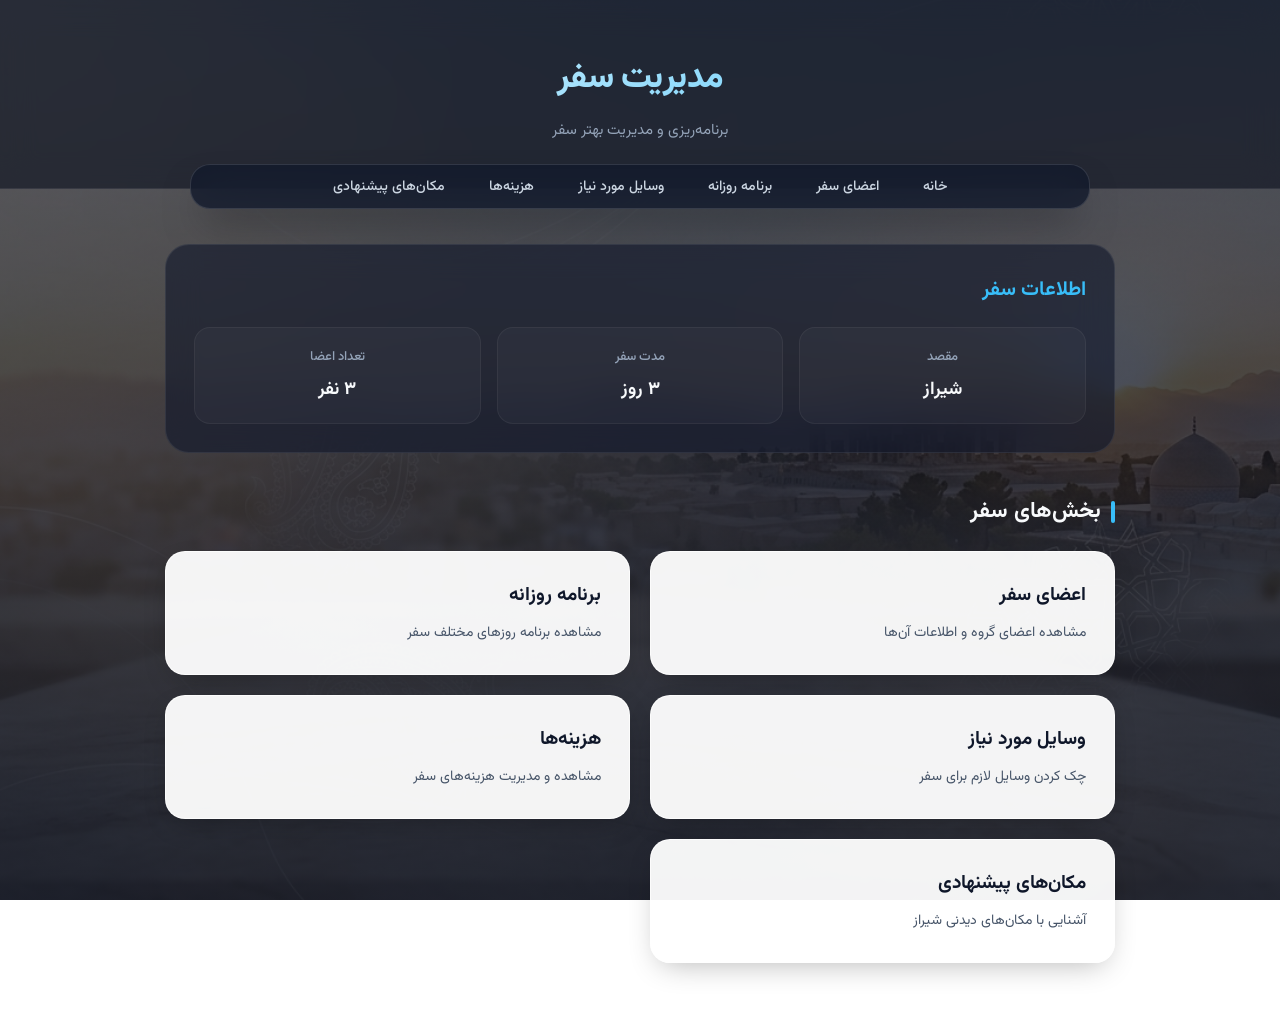
==== index.html @ 785df645 "first commit" ====
<!DOCTYPE html>
<html>

<head>
    <title>مدیریت سفر</title>
    <link rel="stylesheet" href="style.css">
</head>

<body>

    <header>
        <h1>مدیریت سفر</h1>
        <p>برنامه‌ریزی و مدیریت بهتر سفر</p>
    </header>

    <nav>
        <a href="index.html">خانه</a>
        <a href="members.html">اعضای سفر</a>
        <a href="schedule.html">برنامه روزانه</a>
        <a href="supplies.html">وسایل مورد نیاز</a>
        <a href="expenses.html">هزینه‌ها</a>
        <a href="places.html">مکان‌های پیشنهادی</a>
    </nav>

    <main>

        <section class="info">
            <h2>اطلاعات سفر</h2>

            <div class="info-box">

                <div>
                    <h3>مقصد</h3>
                    <p>شیراز</p>
                </div>

                <div>
                    <h3>مدت سفر</h3>
                    <p>۳ روز</p>
                </div>

                <div>
                    <h3>تعداد اعضا</h3>
                    <p>۳ نفر</p>
                </div>

            </div>
        </section>

        <h2 class="title">بخش‌های سفر</h2>

        <section class="cards">

            <a class="card" href="members.html">
                <h3>اعضای سفر</h3>
                <p>مشاهده اعضای گروه و اطلاعات آن‌ها</p>
            </a>

            <a class="card" href="schedule.html">
                <h3>برنامه روزانه</h3>
                <p>مشاهده برنامه روزهای مختلف سفر</p>
            </a>

            <a class="card" href="supplies.html">
                <h3>وسایل مورد نیاز</h3>
                <p>چک کردن وسایل لازم برای سفر</p>
            </a>

            <a class="card" href="expenses.html">
                <h3>هزینه‌ها</h3>
                <p>مشاهده و مدیریت هزینه‌های سفر</p>
            </a>

            <a class="card" href="places.html">
                <h3>مکان‌های پیشنهادی</h3>
                <p>آشنایی با مکان‌های دیدنی شیراز</p>
            </a>

        </section>

    </main>

    <script src="script.js"></script>

</body>

</html>
---- style.css ----
@import url('https://fonts.googleapis.com/css2?family=Vazirmatn:wght@300;400;500;700;800&display=swap');

* {
    box-sizing: border-box;
}

body {
    margin: 0;  
    font-family: 'Vazirmatn', system-ui, -apple-system, sans-serif;
    direction: rtl;

   
    background-image: linear-gradient(to bottom, rgba(10, 15, 29, 0.65), rgba(10, 15, 29, 0.85)), url("عکس پس زمنیه.jpg");
    background-size: cover;
    background-position: center;
    background-attachment: fixed;

    color: #f1f5f9;
    line-height: 1.7;
}


header {
    background: rgba(10, 15, 29, 0.6);
    backdrop-filter: blur(16px);
    -webkit-backdrop-filter: blur(16px);
    text-align: center;
    padding: 50px 20px 30px;
    border-bottom: 1px solid rgba(255, 255, 255, 0.08);
}

header h1 {
    margin: 0;
    font-size: 34px;
    font-weight: 800;
    letter-spacing: -0.5px;
    background: linear-gradient(135deg, #ffffff 0%, #38bdf8 100%);
    -webkit-background-clip: text;
    -webkit-text-fill-color: transparent;
}

header p {
    font-size: 15px;
    margin-top: 10px;
    color: #94a3b8;
    font-weight: 400;
}


nav {
    width: 90%;
    max-width: 900px;
    margin: -25px auto 35px;
    background: rgba(15, 23, 42, 0.75);
    backdrop-filter: blur(20px);
    -webkit-backdrop-filter: blur(20px);
    text-align: center;
    padding: 8px;
    border-radius: 20px;
    border: 1px solid rgba(255, 255, 255, 0.12);
    box-shadow: 0 20px 40px -15px rgba(0, 0, 0, 0.5);
}

nav a {
    displa  y: inline-block;
    color: #cbd5e1;
    text-decoration: none;
    padding: 10px 18px;
    margin: 2px;
    border-radius: 12px;
    font-size: 14px;
    font-weight: 500;
    transition: all 0.25s cubic-bezier(0.4, 0, 0.2, 1);
}

nav a:hover {
    background: rgba(56, 189, 248, 0.15);
    color: #38bdf8;
}

main {
    width: 90%;
    max-width: 950px;
    margin: 0 auto 60px;
}

.title {
    color: #f8fafc;
    text-align: right;
    font-size: 22px;
    font-weight: 700;
    margin: 40px 0 20px;
    display: flex;
    align-items: center;
    gap: 10px;
}

.title::before {
    content: '';
    display: inline-block;
    width: 4px;
    height: 22px;
    background: #38bdf8;
    border-radius: 4px;
}


.info {
    background: rgba(15, 23, 42, 0.6);
    backdrop-filter: blur(16px);
    border: 1px solid rgba(255, 255, 255, 0.08);
    padding: 28px;
    border-radius: 24px;
    margin-bottom: 35px;
}

.info h2 {
    margin-top: 0;
    color: #38bdf8;
    font-size: 20px;
    font-weight: 700;
}

.info-box {
    display: grid;
    grid-template-columns: repeat(3, 1fr);
    gap: 16px;
    margin-top: 20px;
}

.info-box div {
    background: rgba(255, 255, 255, 0.03);
    padding: 18px;
    border-radius: 16px;
    text-align: center;
    border: 1px solid rgba(255, 255, 255, 0.05);
}

.info-box h3 {
    color: #94a3b8;
    font-size: 13px;
    font-weight: 500;
    margin: 0 0 6px 0;
}

.info-box p {
    margin: 0;
    font-size: 18px;
    font-weight: 700;
    color: #f8fafc;
}


.cards {
    display: grid;
    grid-template-columns: repeat(2, 1fr);
    gap: 20px;
}


.card {
    position: relative;
    background: rgba(255, 255, 255, 0.95);
    padding: 28px;
    border-radius: 20px;
    text-decoration: none;
    color: #0f172a;
    transition: all 0.3s cubic-bezier(0.4, 0, 0.2, 1);
    border: 1px solid rgba(255, 255, 255, 0.8);
    box-shadow: 0 10px 30px -10px rgba(0, 0, 0, 0.3);
    overflow: hidden;
}


.card::before {
    content: '';
    position: absolute;
    top: 0;
    right: 0;
    width: 4px;
    height: 100%;
    background: #0284c7;
    opacity: 0;
    transition: opacity 0.3s ease;
}

.card h3 {
    color: #0f172a;
    margin: 0 0 10px 0;
    font-size: 19px;
    font-weight: 700;
    display: flex;
    justify-content: space-between;
    align-items: center;
}

.card p {
    margin: 0;
    line-height: 1.7;
    color: #475569;
    font-size: 14px;
    font-weight: 400;
}


.card:hover {
    transform: translateY(-4px);
    background: #ffffff;
    box-shadow: 0 20px 40px -15px rgba(0, 0, 0, 0.4);
}

.card:hover::before {
    opacity: 1;
}


@media (max-width: 700px) {
    .cards, .info-box {
        grid-template-columns: 1fr;
    }
    
    nav {
        display: flex;
        flex-wrap: wrap;
        justify-content: center;
    }
}
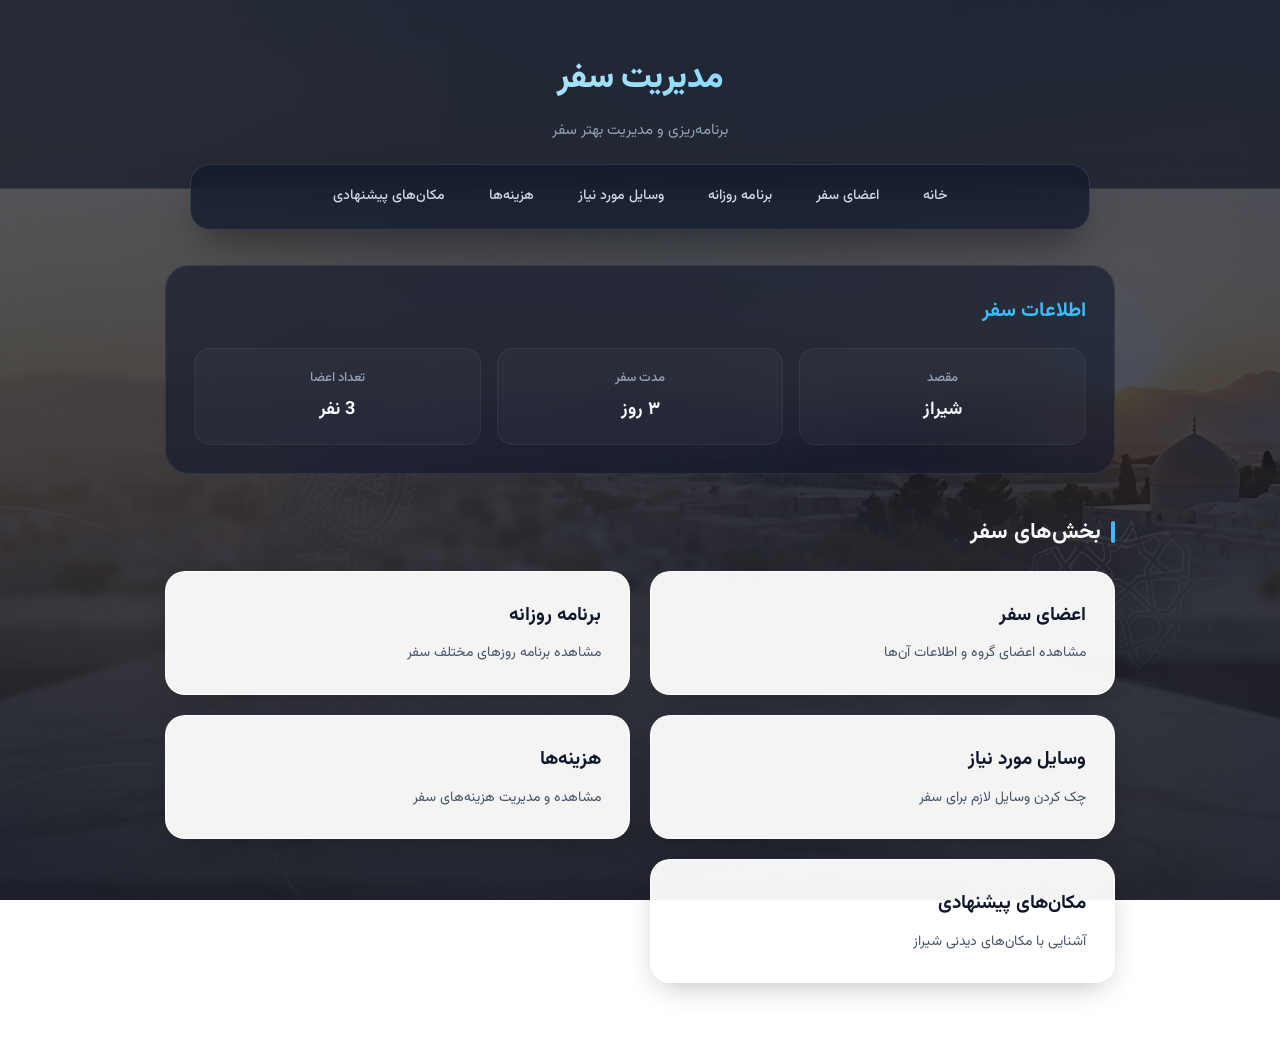
==== commit e0e5adea: "Add files via upload" ====
--- a/index.html
+++ b/index.html
@@ -1,13 +1,12 @@
 <!DOCTYPE html>
-<html>
-
+<html lang="fa" dir="rtl">
 <head>
+    <meta charset="UTF-8">
     <title>مدیریت سفر</title>
     <link rel="stylesheet" href="style.css">
+    <script src="script.js" defer></script>
 </head>
-
 <body>
-
     <header>
         <h1>مدیریت سفر</h1>
         <p>برنامه‌ریزی و مدیریت بهتر سفر</p>
@@ -23,65 +22,47 @@
     </nav>
 
     <main>
-
         <section class="info">
             <h2>اطلاعات سفر</h2>
-
             <div class="info-box">
-
                 <div>
                     <h3>مقصد</h3>
                     <p>شیراز</p>
                 </div>
-
                 <div>
                     <h3>مدت سفر</h3>
                     <p>۳ روز</p>
                 </div>
-
                 <div>
                     <h3>تعداد اعضا</h3>
-                    <p>۳ نفر</p>
+                    <p id="index-member-count">۳ نفر</p>
                 </div>
-
             </div>
         </section>
 
         <h2 class="title">بخش‌های سفر</h2>
-
         <section class="cards">
-
             <a class="card" href="members.html">
                 <h3>اعضای سفر</h3>
                 <p>مشاهده اعضای گروه و اطلاعات آن‌ها</p>
             </a>
-
             <a class="card" href="schedule.html">
                 <h3>برنامه روزانه</h3>
                 <p>مشاهده برنامه روزهای مختلف سفر</p>
             </a>
-
             <a class="card" href="supplies.html">
                 <h3>وسایل مورد نیاز</h3>
                 <p>چک کردن وسایل لازم برای سفر</p>
             </a>
-
             <a class="card" href="expenses.html">
                 <h3>هزینه‌ها</h3>
                 <p>مشاهده و مدیریت هزینه‌های سفر</p>
             </a>
-
             <a class="card" href="places.html">
                 <h3>مکان‌های پیشنهادی</h3>
                 <p>آشنایی با مکان‌های دیدنی شیراز</p>
             </a>
-
         </section>
-
     </main>
-
-    <script src="script.js"></script>
-
 </body>
-
-</html>+</html>
--- a/style.css
+++ b/style.css
@@ -5,20 +5,16 @@
 }
 
 body {
-    margin: 0;  
+    margin: 0;
     font-family: 'Vazirmatn', system-ui, -apple-system, sans-serif;
     direction: rtl;
-
-   
     background-image: linear-gradient(to bottom, rgba(10, 15, 29, 0.65), rgba(10, 15, 29, 0.85)), url("عکس پس زمنیه.jpg");
     background-size: cover;
     background-position: center;
     background-attachment: fixed;
-
     color: #f1f5f9;
     line-height: 1.7;
 }
-
 
 header {
     background: rgba(10, 15, 29, 0.6);
@@ -36,6 +32,7 @@
     letter-spacing: -0.5px;
     background: linear-gradient(135deg, #ffffff 0%, #38bdf8 100%);
     -webkit-background-clip: text;
+    background-clip: text;
     -webkit-text-fill-color: transparent;
 }
 
@@ -45,7 +42,6 @@
     color: #94a3b8;
     font-weight: 400;
 }
-
 
 nav {
     width: 90%;
@@ -62,7 +58,7 @@
 }
 
 nav a {
-    displa  y: inline-block;
+    display: inline-block;
     color: #cbd5e1;
     text-decoration: none;
     padding: 10px 18px;
@@ -104,7 +100,6 @@
     border-radius: 4px;
 }
 
-
 .info {
     background: rgba(15, 23, 42, 0.6);
     backdrop-filter: blur(16px);
@@ -140,7 +135,7 @@
     color: #94a3b8;
     font-size: 13px;
     font-weight: 500;
-    margin: 0 0 6px 0;
+    margin: 0 0 6px;
 }
 
 .info-box p {
@@ -149,14 +144,12 @@
     font-weight: 700;
     color: #f8fafc;
 }
-
 
 .cards {
     display: grid;
     grid-template-columns: repeat(2, 1fr);
     gap: 20px;
 }
-
 
 .card {
     position: relative;
@@ -171,7 +164,6 @@
     overflow: hidden;
 }
 
-
 .card::before {
     content: '';
     position: absolute;
@@ -186,7 +178,7 @@
 
 .card h3 {
     color: #0f172a;
-    margin: 0 0 10px 0;
+    margin: 0 0 10px;
     font-size: 19px;
     font-weight: 700;
     display: flex;
@@ -202,7 +194,6 @@
     font-weight: 400;
 }
 
-
 .card:hover {
     transform: translateY(-4px);
     background: #ffffff;
@@ -213,15 +204,175 @@
     opacity: 1;
 }
 
+/* فرم‌ها و فهرست‌هایی که قبلاً استایلشان داخل HTML یا JavaScript بود */
+.section-spaced {
+    margin-top: 35px;
+}
+
+.form-row {
+    display: flex;
+    gap: 10px;
+    margin-bottom: 20px;
+}
+
+.form-control {
+    min-width: 0;
+    width: 100%;
+    padding: 10px;
+    border-radius: 8px;
+    border: 1px solid #334155;
+    background: #0f172a;
+    color: #ffffff;
+    font: inherit;
+}
+
+.form-row .form-control {
+    flex: 1;
+}
+
+.form-control::placeholder {
+    color: #94a3b8;
+}
+
+.expense-input-grid {
+    display: grid;
+    grid-template-columns: 1fr 1fr;
+    gap: 10px;
+    margin-bottom: 15px;
+}
+
+.primary-button {
+    padding: 10px 20px;
+    background: #0284c7;
+    color: #ffffff;
+    border: none;
+    border-radius: 8px;
+    cursor: pointer;
+    font: inherit;
+    font-weight: 700;
+}
+
+.primary-button:hover {
+    background: #0369a1;
+}
+
+.primary-button-wide {
+    width: 100%;
+    margin-bottom: 20px;
+    padding: 12px;
+}
+
+.list-reset {
+    list-style: none;
+    padding: 0;
+    margin: 0;
+}
+
+.item-stats {
+    color: #38bdf8;
+    font-weight: 700;
+    margin-bottom: 15px;
+}
+
+.list-entry {
+    display: flex;
+    justify-content: space-between;
+    align-items: center;
+    gap: 12px;
+    padding: 10px;
+    background: rgba(255, 255, 255, 0.08);
+    margin-bottom: 8px;
+    border-radius: 8px;
+    color: #ffffff;
+}
+
+.delete-button {
+    flex-shrink: 0;
+    background: #ef4444;
+    color: #ffffff;
+    border: none;
+    padding: 6px 12px;
+    border-radius: 6px;
+    cursor: pointer;
+    font: inherit;
+}
+
+.delete-button:hover {
+    background: #dc2626;
+}
+
+.item-label {
+    display: flex;
+    align-items: center;
+    gap: 10px;
+    cursor: pointer;
+    min-width: 0;
+}
+
+.item-name.is-ready {
+    text-decoration: line-through;
+    opacity: 0.6;
+}
+
+.expense-summary {
+    margin-bottom: 20px;
+    background: rgba(255, 255, 255, 0.05);
+    padding: 15px;
+    border-radius: 12px;
+}
+
+.expense-summary h3 {
+    margin: 0 0 10px;
+    color: #38bdf8;
+}
+
+.expense-summary p {
+    margin: 0;
+    color: #cbd5e1;
+}
+
+.expense-entry {
+    display: block;
+    padding: 12px;
+    margin-bottom: 10px;
+    border-right: 4px solid #38bdf8;
+    border-radius: 10px;
+}
+
+.expense-entry-top {
+    display: flex;
+    justify-content: space-between;
+    align-items: center;
+    gap: 12px;
+}
+
+.expense-details {
+    margin-top: 5px;
+    font-size: 13px;
+    color: #94a3b8;
+}
 
 @media (max-width: 700px) {
-    .cards, .info-box {
+    .cards,
+    .info-box {
         grid-template-columns: 1fr;
     }
-    
+
     nav {
         display: flex;
         flex-wrap: wrap;
         justify-content: center;
     }
-}+
+    .form-row {
+        flex-direction: column;
+    }
+
+    .expense-input-grid {
+        grid-template-columns: 1fr;
+    }
+
+    .expense-entry-top {
+        align-items: flex-start;
+    }
+}
